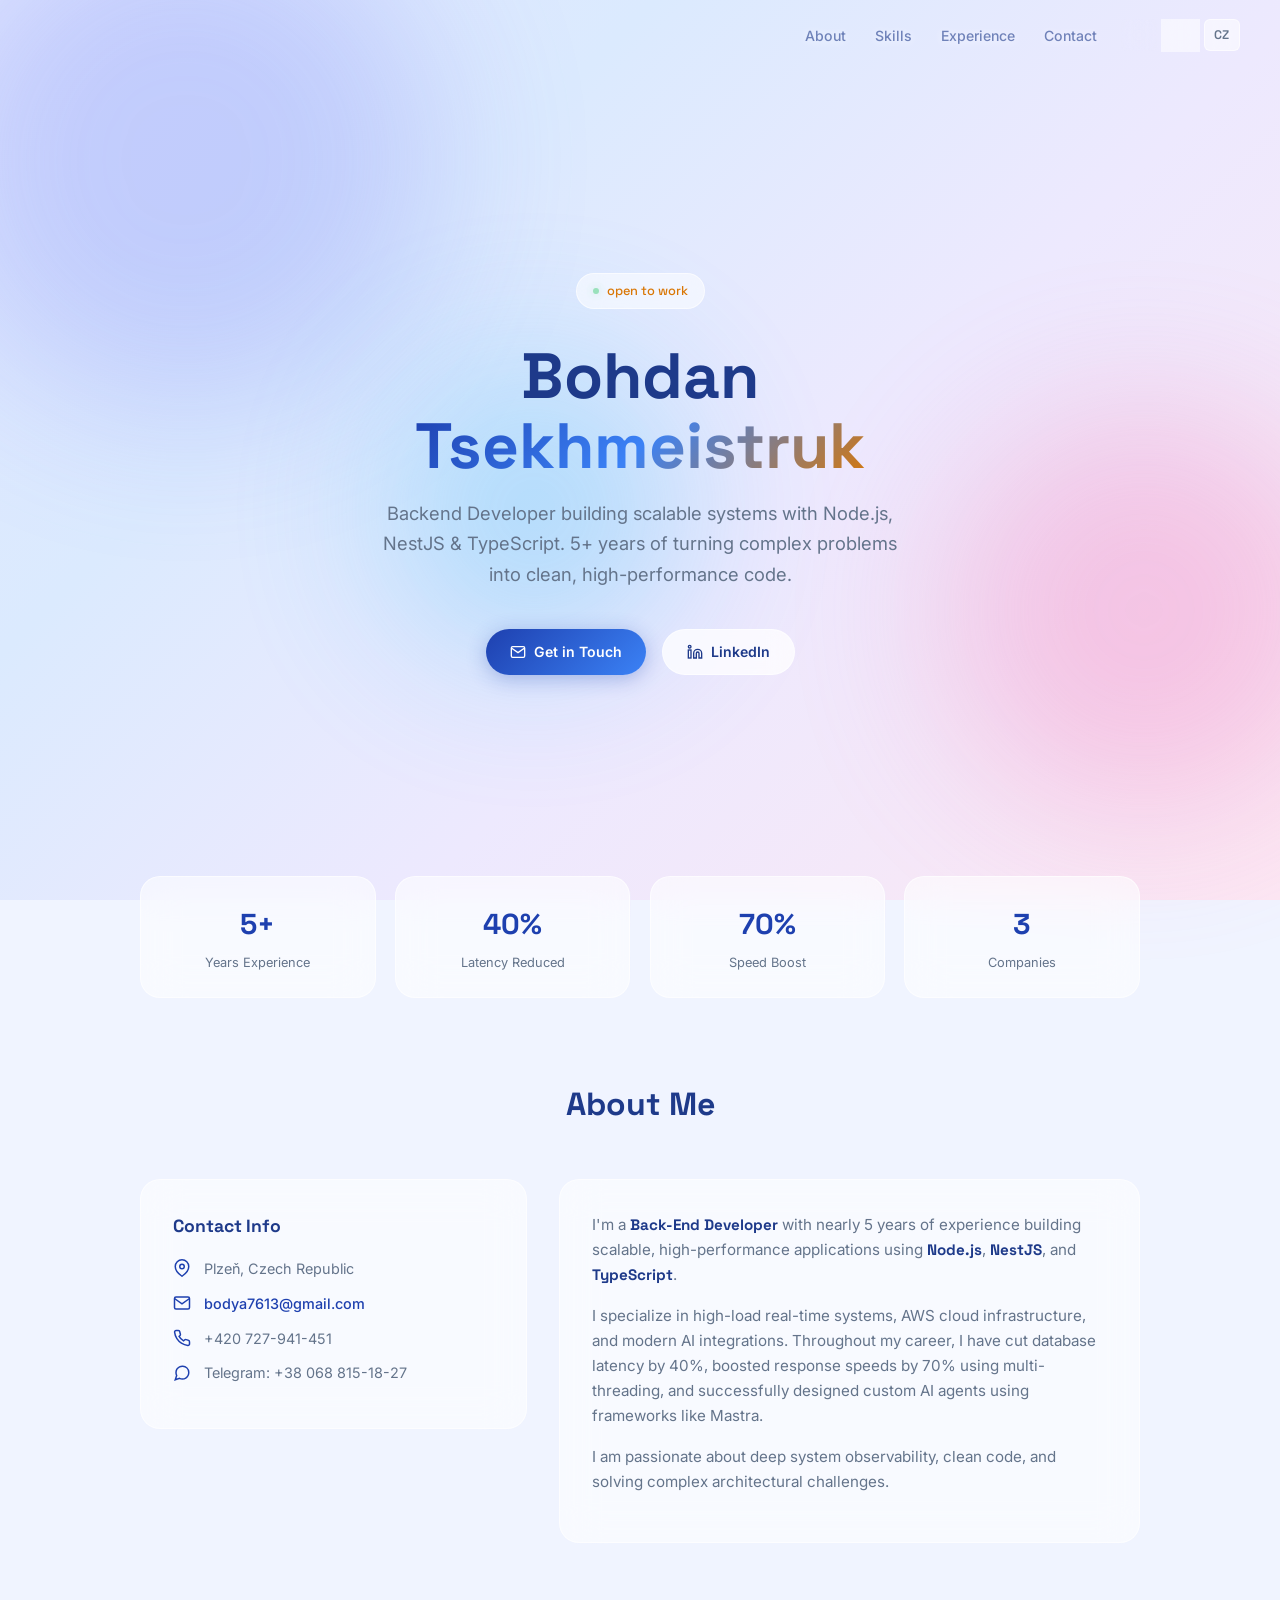
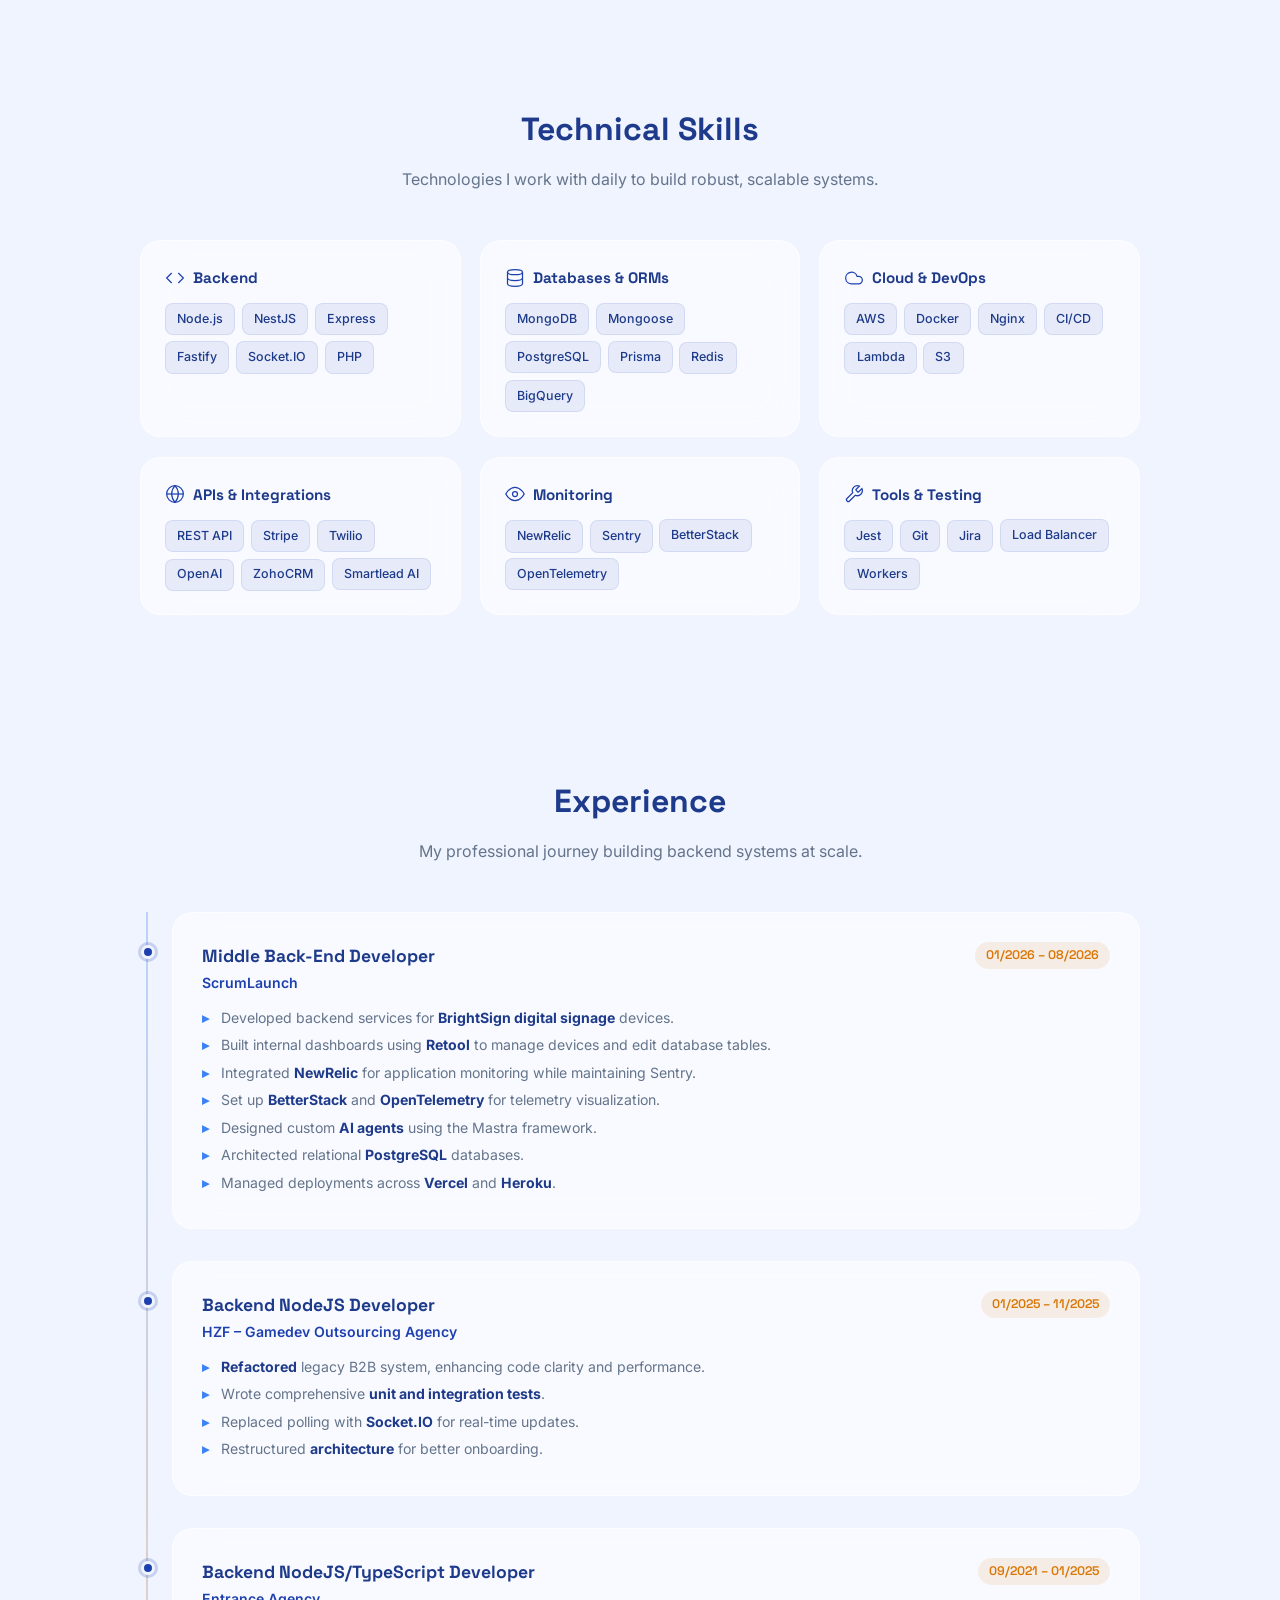
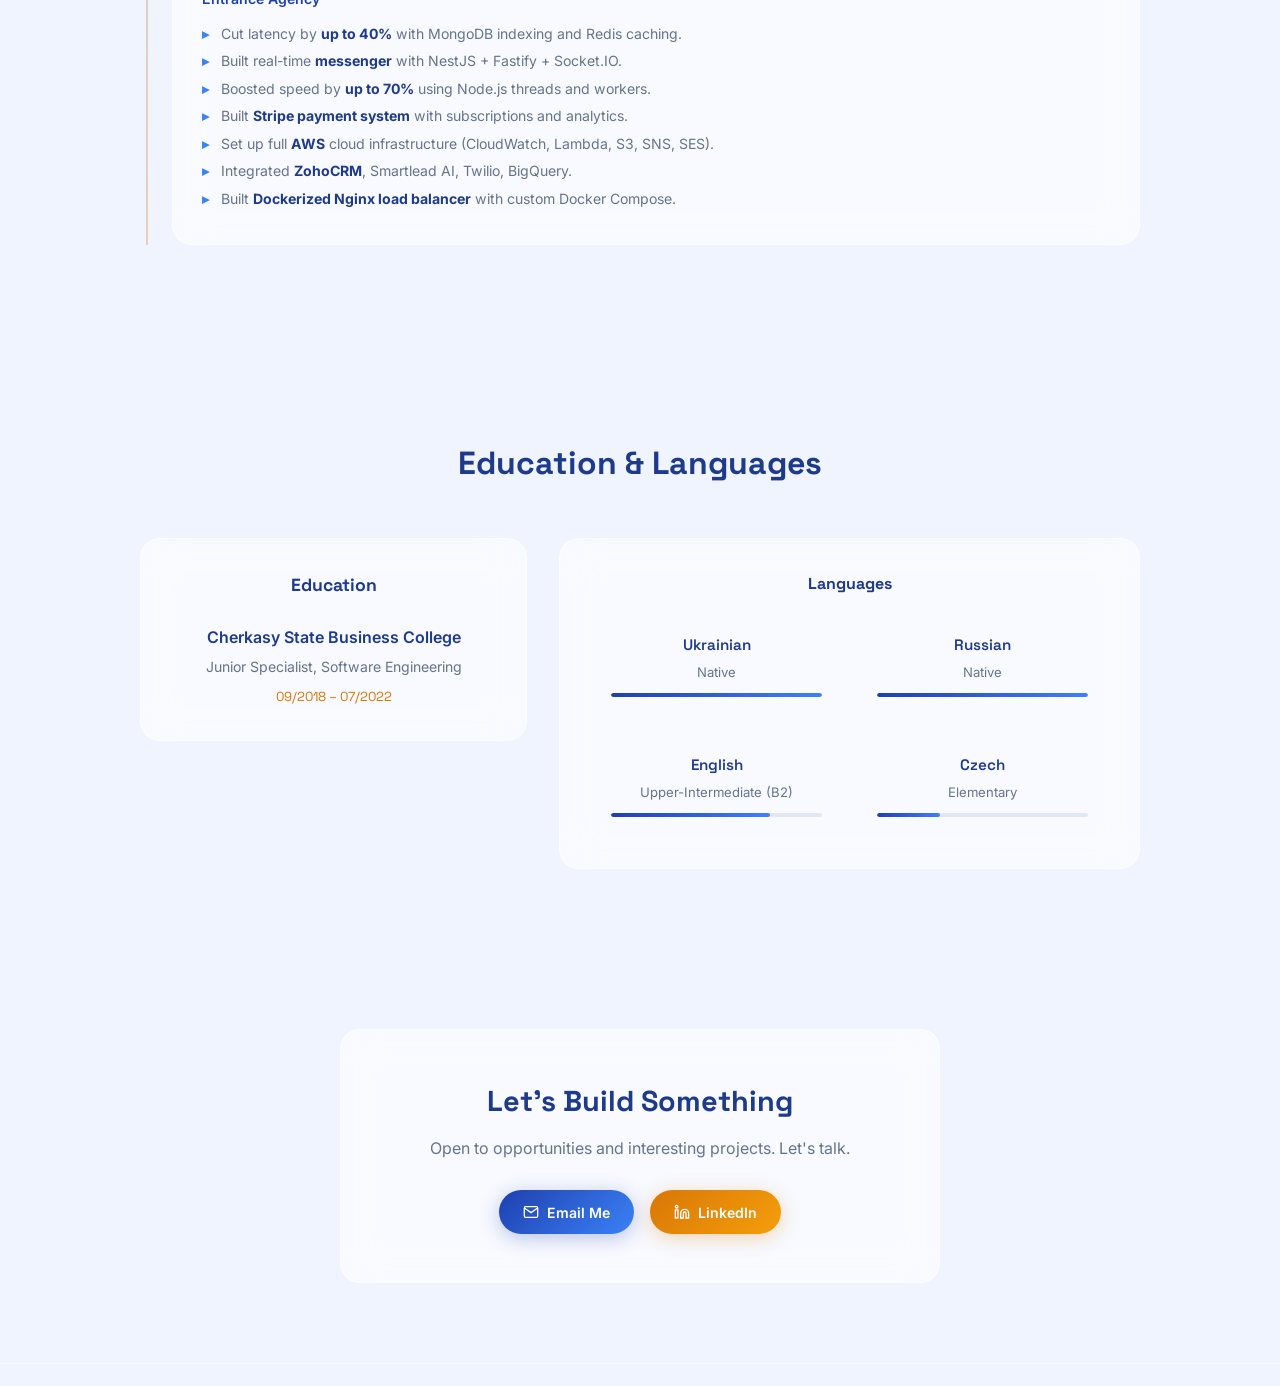
==== index.html @ b49a7124 "Initial portfolio site with Glassmorphism design" ====
<!DOCTYPE html>
<html lang="en">
<head>
  <meta charset="UTF-8">
  <meta http-equiv="refresh" content="0; url=/en/">
  <title>Redirecting...</title>
</head>
<body>
  <p>Redirecting to <a href="/en/">English version</a>...</p>
</body>
</html>
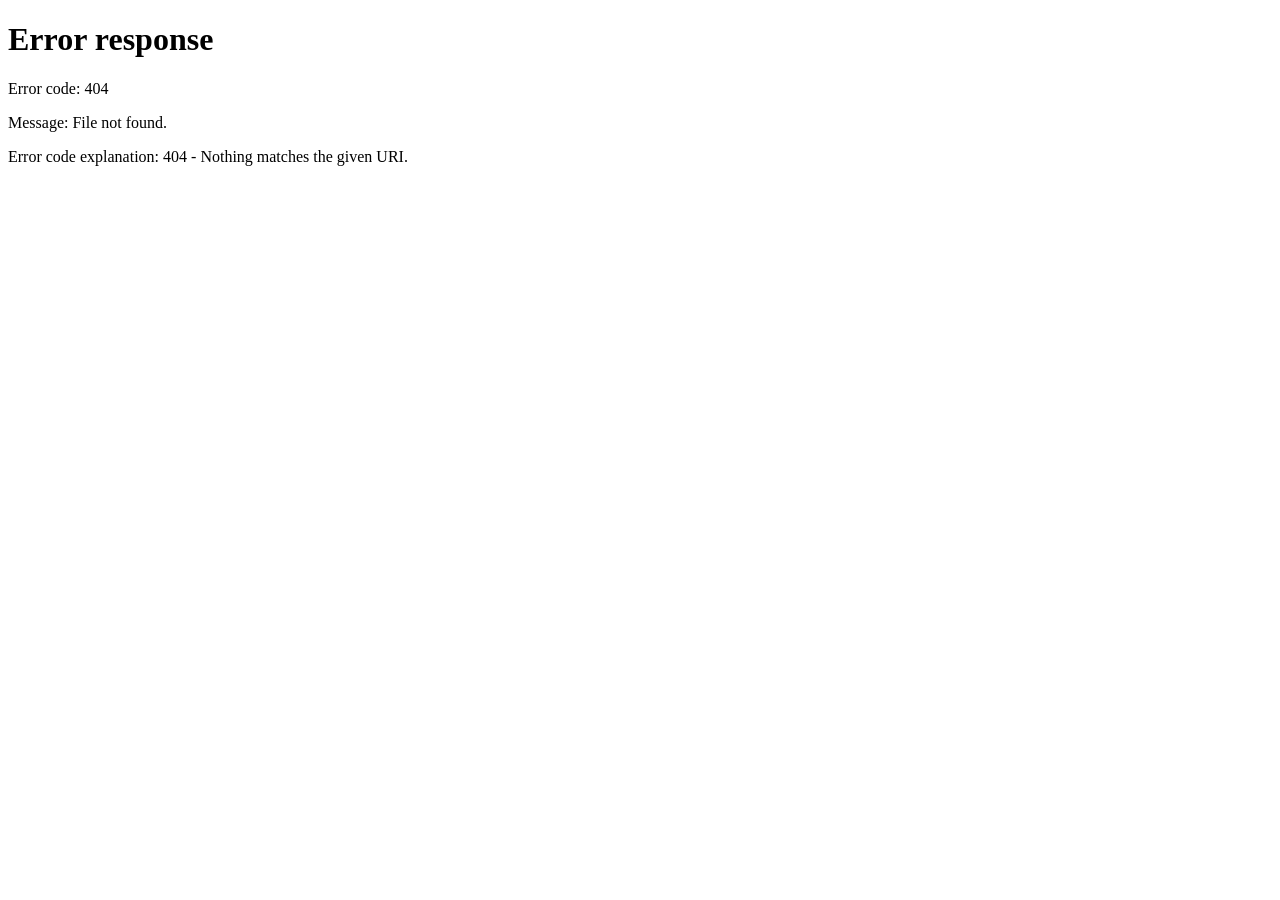
==== commit 5f6904d3: "Fix root redirect to /portfolio/en/" ====
--- a/index.html
+++ b/index.html
@@ -2,10 +2,10 @@
 <html lang="en">
 <head>
   <meta charset="UTF-8">
-  <meta http-equiv="refresh" content="0; url=/en/">
+  <meta http-equiv="refresh" content="0; url=/portfolio/en/">
   <title>Redirecting...</title>
 </head>
 <body>
-  <p>Redirecting to <a href="/en/">English version</a>...</p>
+  <p>Redirecting to <a href="/portfolio/en/">English version</a>...</p>
 </body>
 </html>
